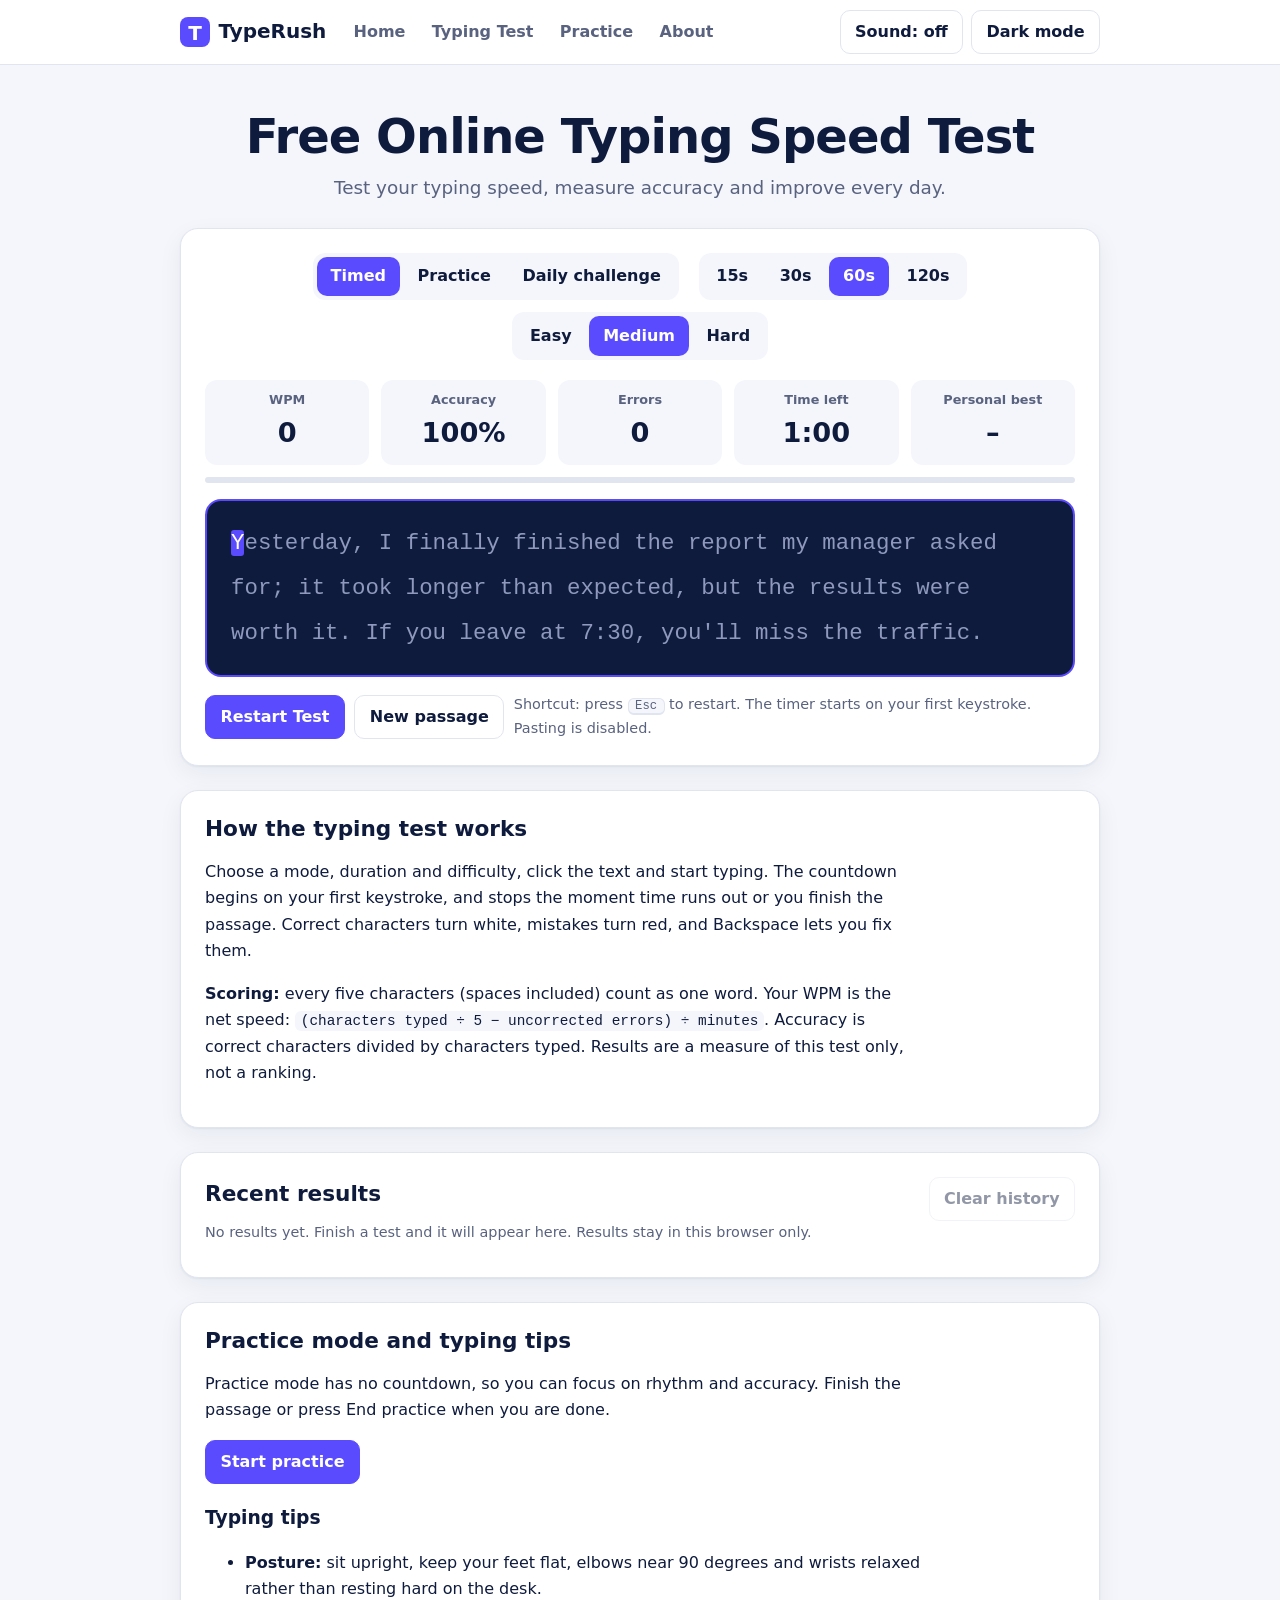
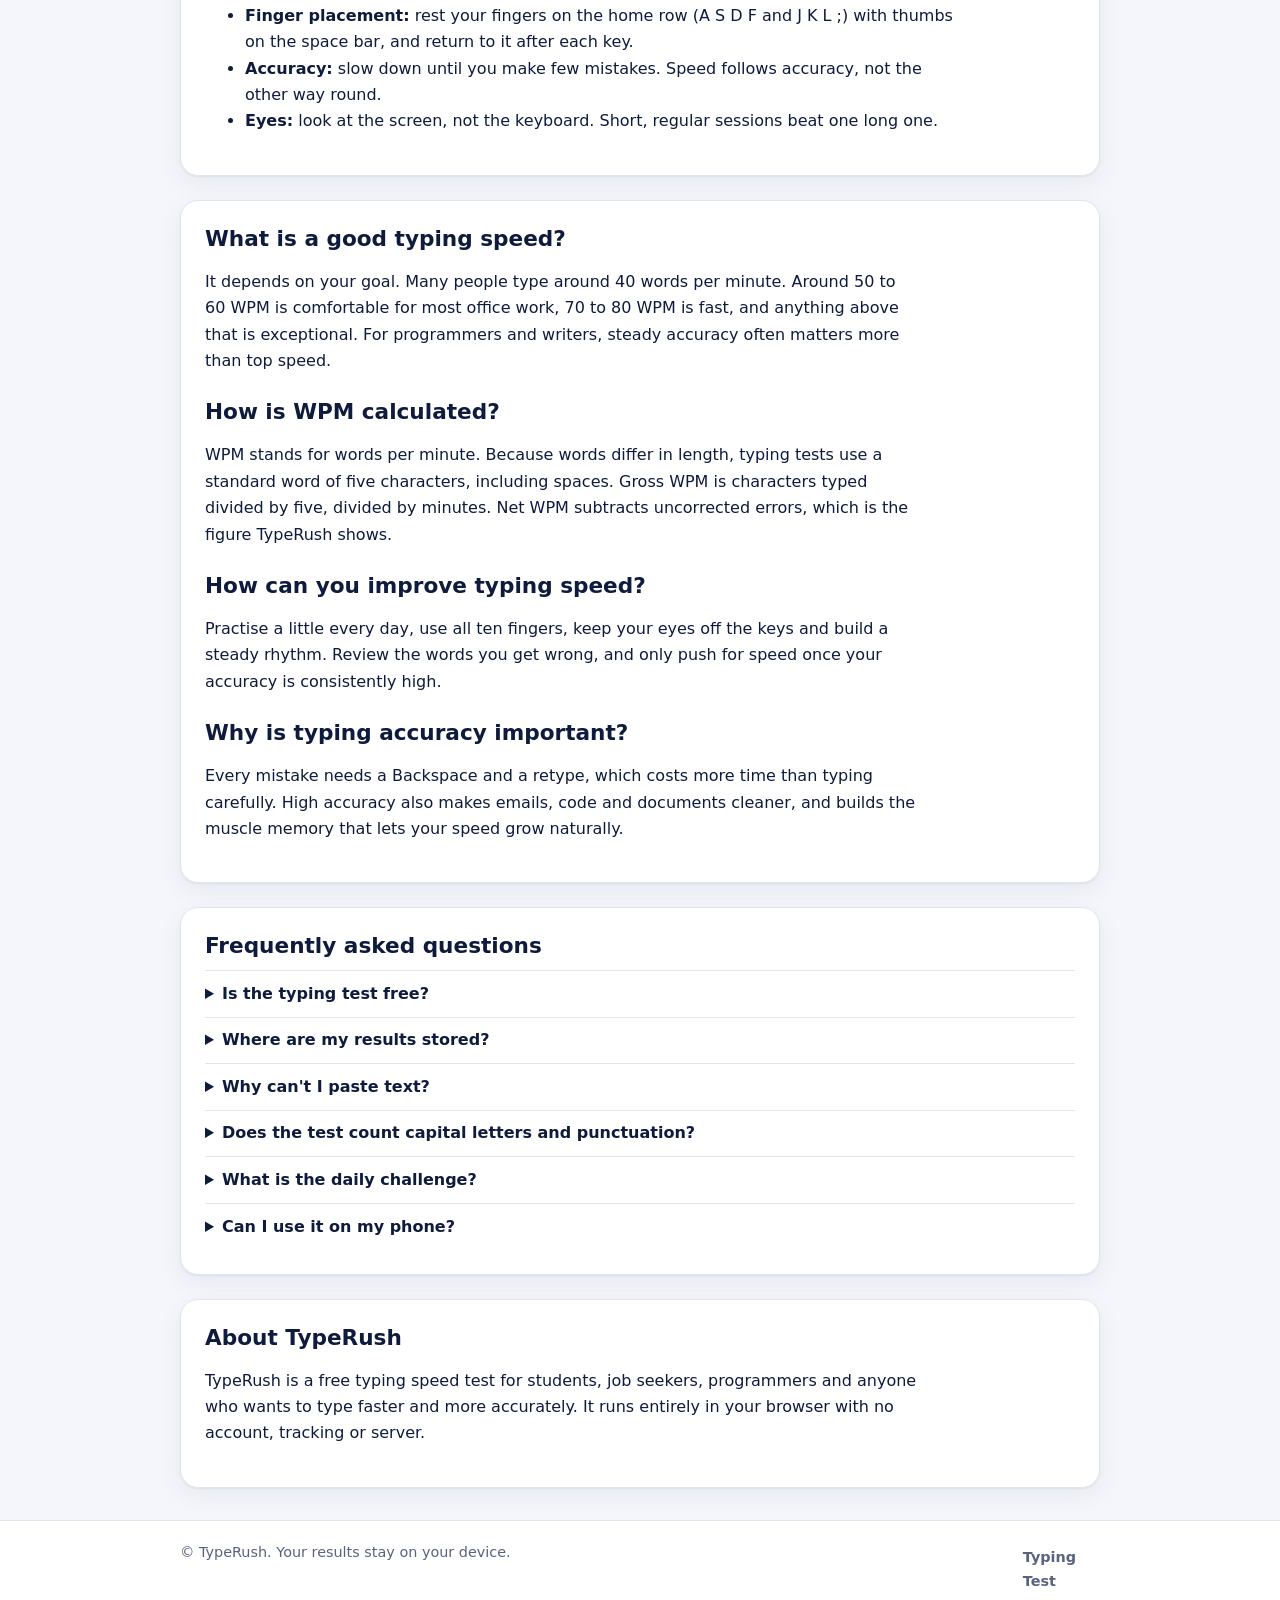
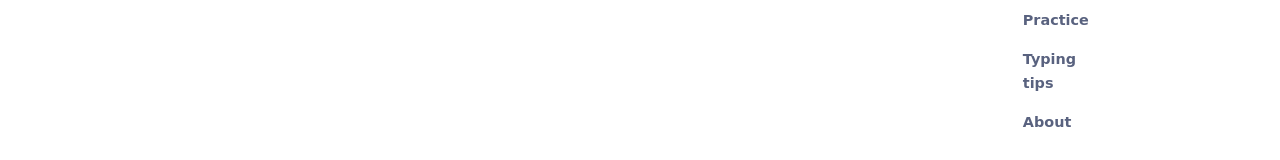
==== index.html @ 0b55e847 "Initial project upload" ====
<!DOCTYPE html>
<html lang="en">
<head>
<meta charset="utf-8">
<meta name="viewport" content="width=device-width, initial-scale=1">
<title>Free Typing Speed Test — Check Your WPM | TypeRush</title>
<meta name="description" content="Take a free typing speed test with 15, 30, 60 or 120 second options. Measure your words per minute and accuracy, practise without a timer and track your progress. No account needed.">
<meta name="theme-color" content="#0f1b3d">
<link rel="icon" href="data:image/svg+xml,%3Csvg xmlns='http://www.w3.org/2000/svg' viewBox='0 0 32 32'%3E%3Crect width='32' height='32' rx='8' fill='%235b4bff'/%3E%3Ctext x='16' y='23' font-size='20' font-family='Arial' font-weight='700' text-anchor='middle' fill='white'%3ET%3C/text%3E%3C/svg%3E">
<link rel="stylesheet" href="style.css">
<script>/* apply saved theme before first paint */try{document.documentElement.dataset.theme=JSON.parse(localStorage.getItem('typerush.theme'))||'light'}catch(e){}</script>
</head>
<body>
<a class="skip" href="#test">Skip to the typing test</a>

<header class="site">
  <div class="wrap bar">
    <a class="logo" href="#home" aria-label="TypeRush home"><span class="mark">T</span>TypeRush</a>
    <nav aria-label="Main">
      <a href="#home">Home</a><a href="#test">Typing Test</a><a href="#practice">Practice</a><a href="#about">About</a>
    </nav>
    <div class="tools">
      <button id="soundBtn" class="ghost" aria-pressed="false">Sound: off</button>
      <button id="themeBtn" class="ghost" aria-pressed="false">Dark mode</button>
    </div>
  </div>
</header>

<main class="wrap">
  <section id="home" class="hero">
    <h1>Free Online Typing Speed Test</h1>
    <p>Test your typing speed, measure accuracy and improve every day.</p>
  </section>

  <section id="test" class="card test" aria-labelledby="testTitle">
    <h2 id="testTitle" class="sr-only">Typing test</h2>
    <div class="opts">
      <div class="group" role="group" aria-label="Test mode">
        <button data-mode="timed">Timed</button><button data-mode="practice">Practice</button><button data-mode="daily">Daily challenge</button>
      </div>
      <div class="group" role="group" aria-label="Duration">
        <button data-dur="15">15s</button><button data-dur="30">30s</button><button data-dur="60">60s</button><button data-dur="120">120s</button>
      </div>
      <div class="group" role="group" aria-label="Difficulty">
        <button data-diff="easy">Easy</button><button data-diff="medium">Medium</button><button data-diff="hard">Hard</button>
      </div>
    </div>

    <dl class="stats">
      <div><dt>WPM</dt><dd id="wpm">0</dd></div>
      <div><dt>Accuracy</dt><dd id="acc">100%</dd></div>
      <div><dt>Errors</dt><dd id="err">0</dd></div>
      <div><dt id="timeLabel">Time left</dt><dd id="time">1:00</dd></div>
      <div><dt>Personal best</dt><dd id="best">&ndash;</dd></div>
    </dl>
    <div class="progress" role="progressbar" aria-label="Test progress" aria-valuemin="0" aria-valuemax="100" aria-valuenow="0"><span id="bar"></span></div>

    <div class="passage-wrap">
      <div id="passage" class="passage" aria-hidden="true"></div>
      <input id="typingInput" type="text" autocomplete="off" autocapitalize="off" autocorrect="off" spellcheck="false" aria-label="Type the passage shown on screen">
      <div class="start-hint">Click here and start typing</div>
    </div>

    <div class="actions">
      <button id="restartBtn" class="primary">Restart Test</button>
      <button id="newBtn">New passage</button>
      <button id="endBtn" hidden>End practice</button>
      <p class="hint">Shortcut: press <kbd>Esc</kbd> to restart. The timer starts on your first keystroke. Pasting is disabled.</p>
    </div>

    <div id="results" class="results" hidden tabindex="-1" aria-live="polite">
      <h2>Your result</h2>
      <p id="newBest" class="badge" hidden>New personal best!</p>
      <div class="big"><span id="rWpm">0</span><small>WPM</small></div>
      <p id="rMsg" class="msg"></p>
      <dl class="stats small">
        <div><dt>Accuracy</dt><dd id="rAcc"></dd></div>
        <div><dt>Correct characters</dt><dd id="rOk"></dd></div>
        <div><dt>Incorrect characters</dt><dd id="rBad"></dd></div>
        <div><dt>Total typed</dt><dd id="rTotal"></dd></div>
        <div><dt>Time completed</dt><dd id="rTime"></dd></div>
      </dl>
      <div class="viz">
        <p>Characters: <span id="vizOkTxt"></span></p>
        <div class="stack" aria-hidden="true"><span id="vizOk"></span><span id="vizBad"></span></div>
        <p id="vizBestTxt"></p>
        <div class="stack single" aria-hidden="true"><span id="vizBest"></span></div>
      </div>
      <div class="actions">
        <button id="againBtn" class="primary">Try Again</button>
        <button id="shareBtn">Share Results</button>
        <p id="shareMsg" class="hint" role="status"></p>
      </div>
    </div>
  </section>

  <section class="card prose" aria-labelledby="how">
    <h2 id="how">How the typing test works</h2>
    <p>Choose a mode, duration and difficulty, click the text and start typing. The countdown begins on your first keystroke, and stops the moment time runs out or you finish the passage. Correct characters turn white, mistakes turn red, and Backspace lets you fix them.</p>
    <p><strong>Scoring:</strong> every five characters (spaces included) count as one word. Your WPM is the net speed: <code>(characters typed &divide; 5 &minus; uncorrected errors) &divide; minutes</code>. Accuracy is correct characters divided by characters typed. Results are a measure of this test only, not a ranking.</p>
  </section>

  <section class="card" aria-labelledby="hist">
    <div class="row">
      <h2 id="hist">Recent results</h2>
      <button id="clearBtn">Clear history</button>
    </div>
    <p id="historyEmpty" class="hint">No results yet. Finish a test and it will appear here. Results stay in this browser only.</p>
    <ol id="historyList" class="history"></ol>
  </section>

  <section id="practice" class="card prose" aria-labelledby="prac">
    <h2 id="prac">Practice mode and typing tips</h2>
    <p>Practice mode has no countdown, so you can focus on rhythm and accuracy. Finish the passage or press End practice when you are done.</p>
    <p><button id="startPractice" class="primary">Start practice</button></p>
    <h3 id="tips">Typing tips</h3>
    <ul>
      <li><strong>Posture:</strong> sit upright, keep your feet flat, elbows near 90 degrees and wrists relaxed rather than resting hard on the desk.</li>
      <li><strong>Finger placement:</strong> rest your fingers on the home row (A S D F and J K L ;) with thumbs on the space bar, and return to it after each key.</li>
      <li><strong>Accuracy:</strong> slow down until you make few mistakes. Speed follows accuracy, not the other way round.</li>
      <li><strong>Eyes:</strong> look at the screen, not the keyboard. Short, regular sessions beat one long one.</li>
    </ul>
  </section>

  <article class="card prose" aria-labelledby="good">
    <h2 id="good">What is a good typing speed?</h2>
    <p>It depends on your goal. Many people type around 40 words per minute. Around 50 to 60 WPM is comfortable for most office work, 70 to 80 WPM is fast, and anything above that is exceptional. For programmers and writers, steady accuracy often matters more than top speed.</p>
    <h2 id="calc">How is WPM calculated?</h2>
    <p>WPM stands for words per minute. Because words differ in length, typing tests use a standard word of five characters, including spaces. Gross WPM is characters typed divided by five, divided by minutes. Net WPM subtracts uncorrected errors, which is the figure TypeRush shows.</p>
    <h2 id="improve">How can you improve typing speed?</h2>
    <p>Practise a little every day, use all ten fingers, keep your eyes off the keys and build a steady rhythm. Review the words you get wrong, and only push for speed once your accuracy is consistently high.</p>
    <h2 id="accuracy">Why is typing accuracy important?</h2>
    <p>Every mistake needs a Backspace and a retype, which costs more time than typing carefully. High accuracy also makes emails, code and documents cleaner, and builds the muscle memory that lets your speed grow naturally.</p>
  </article>

  <section class="card prose" aria-labelledby="faq">
    <h2 id="faq">Frequently asked questions</h2>
    <details><summary>Is the typing test free?</summary><p>Yes. There is no account, no payment and nothing to install.</p></details>
    <details><summary>Where are my results stored?</summary><p>Only in your browser's local storage on this device. Nothing is sent anywhere, and you can erase it with Clear history.</p></details>
    <details><summary>Why can't I paste text?</summary><p>Pasting is blocked so every result reflects real typing.</p></details>
    <details><summary>Does the test count capital letters and punctuation?</summary><p>Yes. Each character must match exactly, including capitals, spaces and punctuation.</p></details>
    <details><summary>What is the daily challenge?</summary><p>A built-in passage that changes each day and is the same for everyone on that date. It works offline.</p></details>
    <details><summary>Can I use it on my phone?</summary><p>Yes. Tap the text to open your keyboard. A physical keyboard will usually give faster scores.</p></details>
  </section>

  <section id="about" class="card prose" aria-labelledby="aboutH">
    <h2 id="aboutH">About TypeRush</h2>
    <p>TypeRush is a free typing speed test for students, job seekers, programmers and anyone who wants to type faster and more accurately. It runs entirely in your browser with no account, tracking or server.</p>
  </section>
</main>

<footer class="site foot">
  <div class="wrap">
    <p>&copy; TypeRush. Your results stay on your device.</p>
    <nav aria-label="Footer"><a href="#test">Typing Test</a><a href="#practice">Practice</a><a href="#tips">Typing tips</a><a href="#about">About</a></nav>
  </div>
</footer>
<script src="script.js"></script>
</body>
</html>
---- style.css ----
/* TypeRush styles: light theme by default, dark theme via [data-theme="dark"] */
:root{--bg:#f4f6fb;--card:#fff;--ink:#0f1b3d;--muted:#59627f;--line:#e1e5f0;--accent:#5b4bff;--accent-ink:#fff;--screen:#0f1b3d;--shadow:0 1px 2px rgba(15,27,61,.06),0 8px 24px rgba(15,27,61,.06);
--sans:"Segoe UI",system-ui,-apple-system,Roboto,Helvetica,Arial,sans-serif;--mono:ui-monospace,"SFMono-Regular",Menlo,Consolas,monospace}
[data-theme="dark"]{--bg:#0a1127;--card:#121a36;--ink:#eaeefc;--muted:#a3abc9;--line:#232d52;--accent:#8c82ff;--accent-ink:#0a1127;--screen:#070c1e;--shadow:0 8px 24px rgba(0,0,0,.35)}
*{box-sizing:border-box}
html{scroll-behavior:smooth;scroll-padding-top:5rem}
body{margin:0;background:var(--bg);color:var(--ink);font:1rem/1.65 var(--sans);transition:background .25s,color .25s}
[hidden]{display:none!important}
.wrap{max-width:960px;margin:0 auto;padding:0 1.25rem}
a{color:var(--accent)}
:focus-visible{outline:3px solid var(--accent);outline-offset:2px}
.sr-only{position:absolute;width:1px;height:1px;overflow:hidden;clip:rect(0 0 0 0)}
.skip{position:absolute;left:-999px;top:.5rem;background:var(--accent);color:var(--accent-ink);padding:.5rem 1rem;border-radius:8px;z-index:10}
.skip:focus{left:.5rem}

header.site{position:sticky;top:0;z-index:5;background:var(--card);border-bottom:1px solid var(--line)}
.bar{display:flex;align-items:center;gap:1rem;flex-wrap:wrap;padding-top:.6rem;padding-bottom:.6rem}
.logo{display:flex;align-items:center;gap:.5rem;font-weight:800;font-size:1.25rem;color:var(--ink);text-decoration:none}
.mark{display:grid;place-items:center;width:1.9rem;height:1.9rem;border-radius:8px;background:var(--accent);color:var(--accent-ink);font-weight:800}
nav{display:flex;gap:.25rem;flex:1;flex-wrap:wrap}
nav a{color:var(--muted);text-decoration:none;padding:.35rem .7rem;border-radius:8px;font-weight:600}
nav a:hover{color:var(--ink);background:var(--bg)}
.tools{display:flex;gap:.5rem}

button{font:inherit;font-weight:600;color:var(--ink);background:var(--card);border:1px solid var(--line);border-radius:10px;padding:.5rem .9rem;cursor:pointer;transition:background .15s,border-color .15s,transform .1s}
button:hover:not(:disabled){border-color:var(--accent)}
button:active:not(:disabled){transform:translateY(1px)}
button:disabled{opacity:.45;cursor:not-allowed}
button.primary,button[aria-pressed="true"]{background:var(--accent);border-color:var(--accent);color:var(--accent-ink)}
.ghost[aria-pressed="true"]{background:var(--bg);color:var(--ink);border-color:var(--accent)}

.hero{text-align:center;padding:2.75rem 0 1.5rem}
h1{font-size:clamp(2rem,5vw,3rem);line-height:1.15;margin:0 0 .6rem;letter-spacing:-.02em}
.hero p{margin:0;color:var(--muted);font-size:1.15rem}
h2{font-size:1.35rem;line-height:1.3;margin:0 0 .6rem}
h3{margin:1.2rem 0 .4rem}

.card{background:var(--card);border:1px solid var(--line);border-radius:18px;box-shadow:var(--shadow);padding:1.5rem;margin-bottom:1.5rem}
.card.test{padding:1.5rem}
.prose p,.prose li{max-width:70ch}
.prose h2:not(:first-child){margin-top:1.5rem}
code{background:var(--bg);padding:.1rem .35rem;border-radius:6px;font-size:.9em}
kbd{background:var(--bg);border:1px solid var(--line);border-bottom-width:2px;border-radius:6px;padding:0 .4rem;font-family:var(--mono);font-size:.85em}

.opts{display:flex;flex-wrap:wrap;gap:.75rem 1.25rem;justify-content:center;margin-bottom:1.25rem}
.group{display:flex;gap:.25rem;background:var(--bg);padding:.25rem;border-radius:12px}
.group button{border-color:transparent;background:transparent;padding:.35rem .8rem}
.group button[aria-pressed="true"]{background:var(--accent);color:var(--accent-ink)}

.stats{display:grid;grid-template-columns:repeat(5,1fr);gap:.75rem;margin:0 0 .75rem}
.stats>div{background:var(--bg);border-radius:12px;padding:.6rem .5rem;text-align:center}
.stats dt{font-size:.8rem;color:var(--muted);font-weight:600}
.stats dd{margin:0;font-size:1.7rem;font-weight:800;font-variant-numeric:tabular-nums}
.stats.small dd{font-size:1.25rem}
.progress{height:6px;background:var(--line);border-radius:6px;overflow:hidden;margin-bottom:1rem}
.progress span{display:block;height:100%;width:0;background:var(--accent);transition:width .2s linear}

.passage-wrap{position:relative;background:var(--screen);border-radius:16px;padding:1.25rem 1.5rem;border:2px solid transparent;transition:border-color .2s}
.passage-wrap:focus-within{border-color:var(--accent)}
.passage{position:relative;height:8.4rem;overflow:hidden;font:1.4rem/2.8rem var(--mono);color:#8e99bd;scroll-behavior:auto;word-break:keep-all}
.word{display:inline-block}
.passage .ok{color:#f1f4ff}
.passage .bad{color:#ff8a97;background:rgba(255,90,110,.2);border-radius:3px}
.passage .cur{background:var(--accent);color:#fff;border-radius:3px}
[data-theme="dark"] .passage .cur{color:#0a1127}
#typingInput{position:absolute;inset:0;width:100%;height:100%;opacity:0;cursor:text;font-size:16px;border:0;padding:0}
.start-hint{position:absolute;inset:0;display:grid;place-items:center;pointer-events:none;color:#fff;font-weight:600;background:rgba(7,12,30,.55);border-radius:14px;transition:opacity .2s}
.passage-wrap:focus-within .start-hint{opacity:0}

.actions{display:flex;flex-wrap:wrap;align-items:center;gap:.6rem;margin-top:1rem}
.hint{color:var(--muted);font-size:.9rem;margin:0}
.actions .hint{flex:1 1 220px}
.row{display:flex;justify-content:space-between;align-items:center;gap:1rem;flex-wrap:wrap}
.history{padding-left:1.25rem;margin:.5rem 0 0}
.history li{padding:.2rem 0}

.results{margin-top:1.5rem;padding-top:1.5rem;border-top:1px solid var(--line);outline:0;animation:rise .35s ease-out}
@keyframes rise{from{opacity:0;transform:translateY(8px)}}
.big{font-size:4rem;font-weight:800;line-height:1;margin:.25rem 0}
.big small{font-size:1.1rem;color:var(--muted);margin-left:.4rem}
.msg{margin:.25rem 0 1rem;font-size:1.05rem}
.badge{display:inline-block;margin:0;padding:.15rem .7rem;border-radius:99px;background:var(--accent);color:var(--accent-ink);font-weight:700;font-size:.85rem}
.viz p{margin:.75rem 0 .3rem;font-size:.9rem;color:var(--muted)}
.stack{display:flex;height:14px;background:var(--line);border-radius:7px;overflow:hidden}
.stack span{display:block;height:100%;transition:width .5s}
#vizOk{background:#2fa36b}#vizBad{background:#e5484d}#vizBest{background:var(--accent)}

details{border-top:1px solid var(--line);padding:.6rem 0}
summary{cursor:pointer;font-weight:600}
details p{margin:.5rem 0 0;color:var(--muted)}
.foot{border-top:1px solid var(--line);background:var(--card);margin-top:2rem;padding:1.25rem 0;color:var(--muted);font-size:.9rem}
.foot .wrap{display:flex;justify-content:space-between;flex-wrap:wrap;gap:.5rem}
.foot p{margin:0}.foot nav{flex:0}

@media (max-width:640px){
  .stats{grid-template-columns:repeat(3,1fr)}
  .passage{font-size:1.1rem;line-height:2.2rem;height:6.6rem}
  .passage-wrap{padding:1rem}
  .card{padding:1.1rem}
  .big{font-size:3rem}
}
@media (prefers-reduced-motion:reduce){*{transition:none!important;animation:none!important;scroll-behavior:auto!important}}
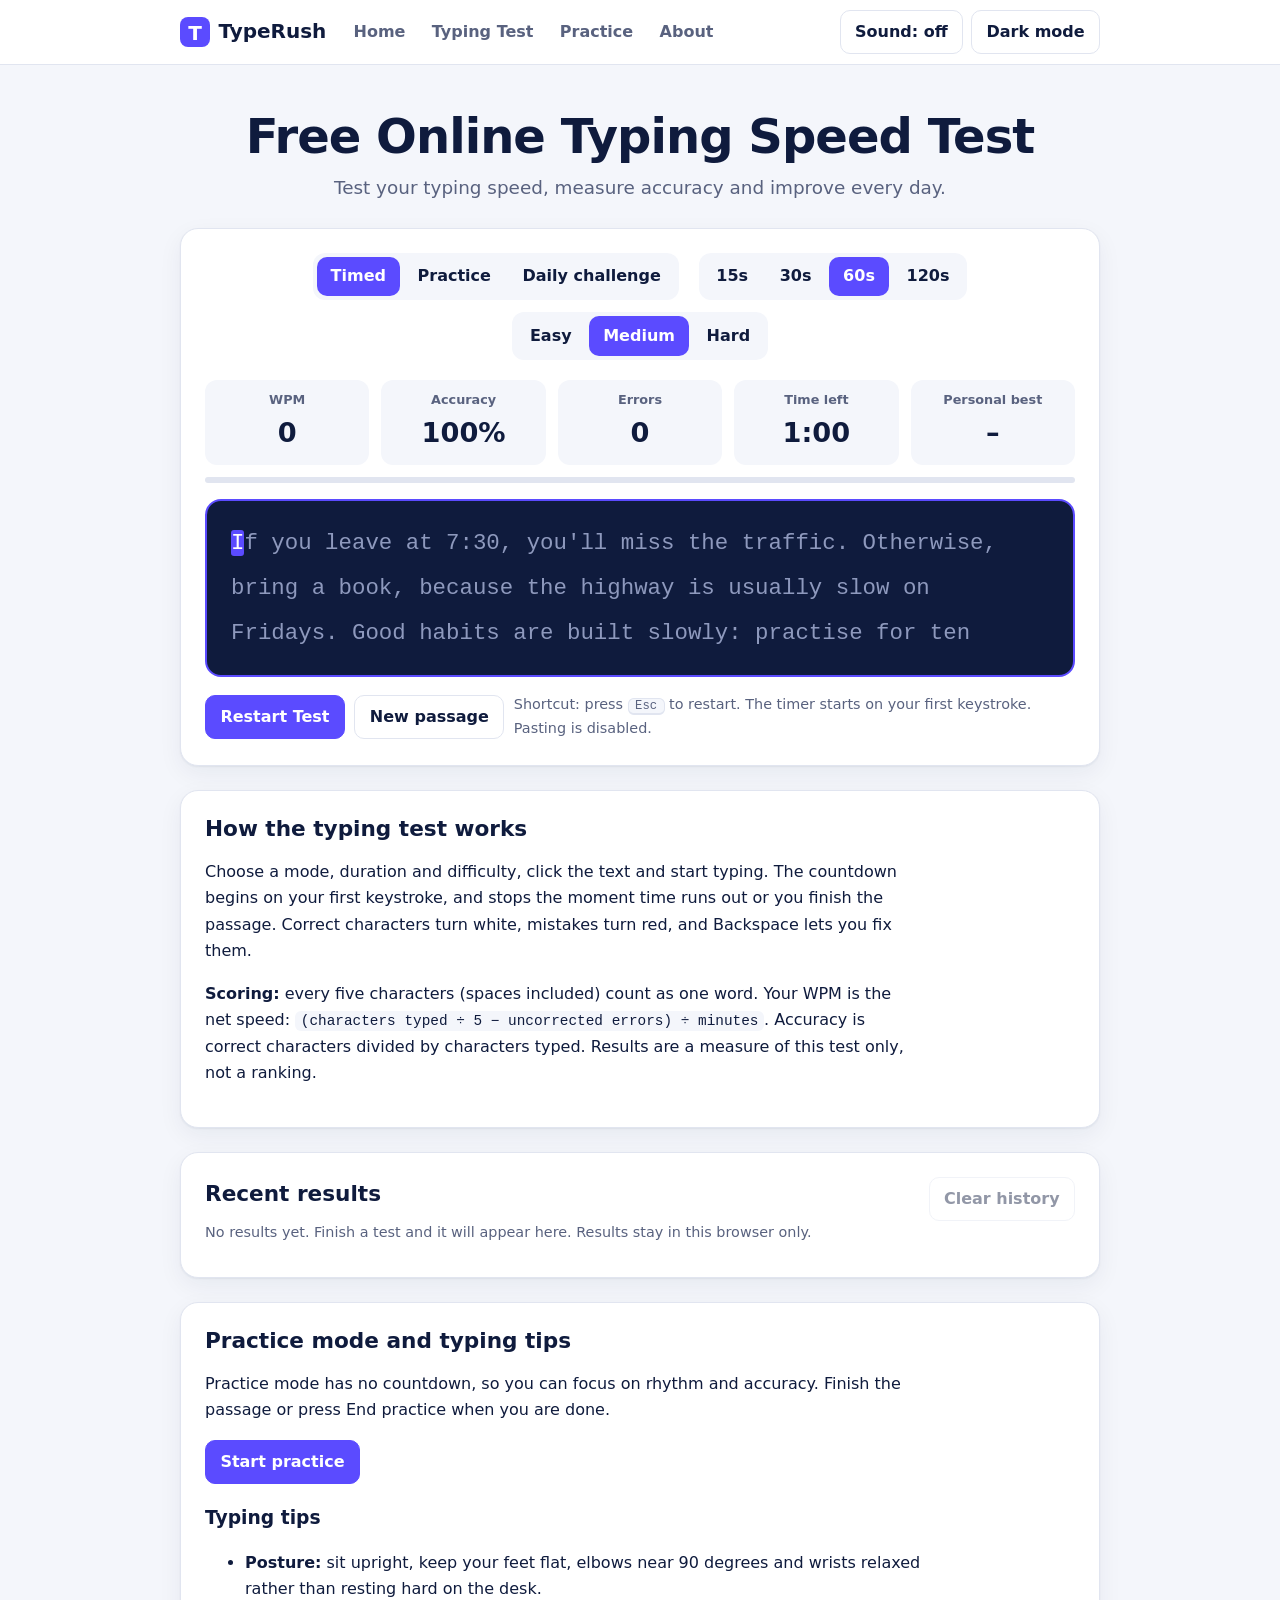
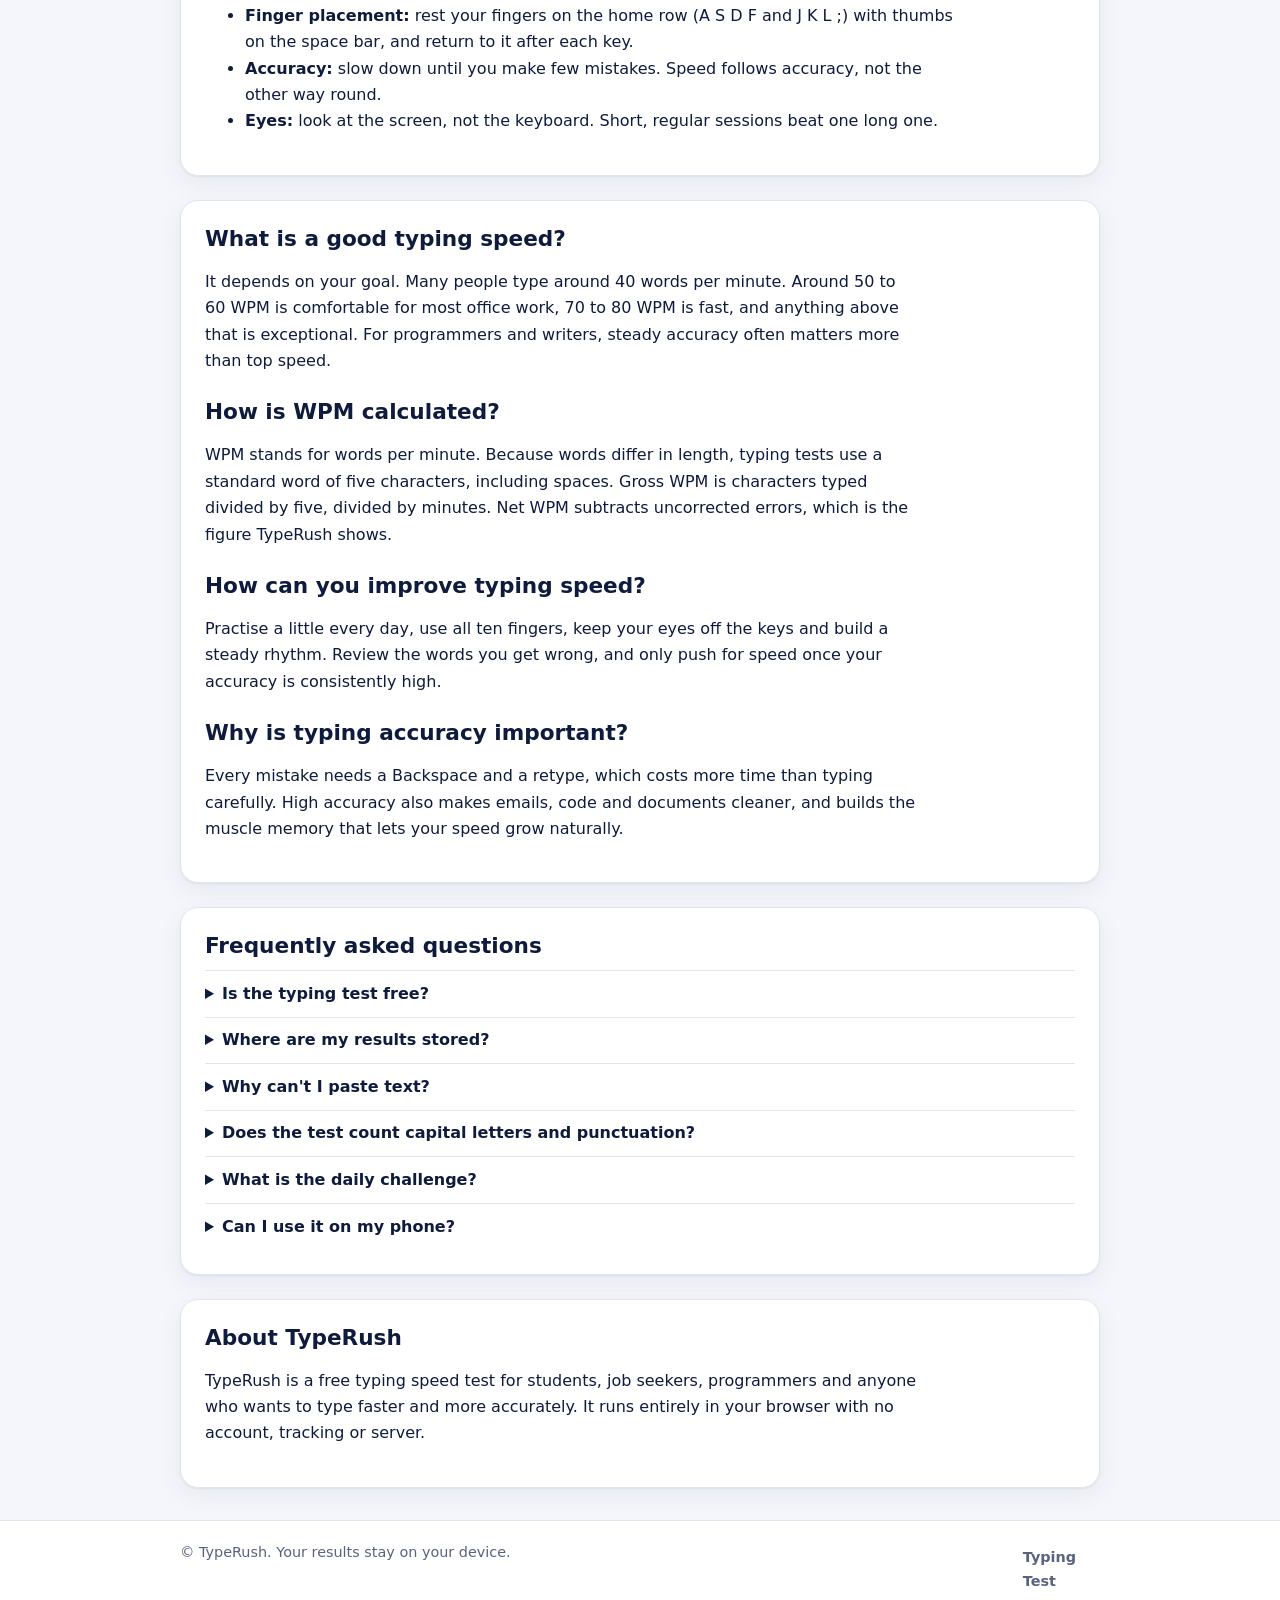
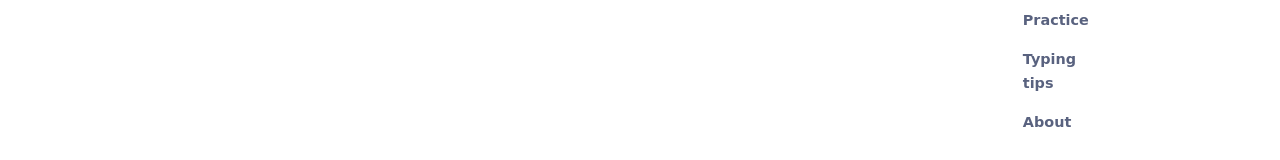
==== commit 41d6ccdf: "Update index.html" ====
--- a/index.html
+++ b/index.html
@@ -3,6 +3,7 @@
 <head>
 <meta charset="utf-8">
 <meta name="viewport" content="width=device-width, initial-scale=1">
+<meta name="google-adsense-account" content="ca-pub-1926034605783456">
 <title>Free Typing Speed Test — Check Your WPM | TypeRush</title>
 <meta name="description" content="Take a free typing speed test with 15, 30, 60 or 120 second options. Measure your words per minute and accuracy, practise without a timer and track your progress. No account needed.">
 <meta name="theme-color" content="#0f1b3d">
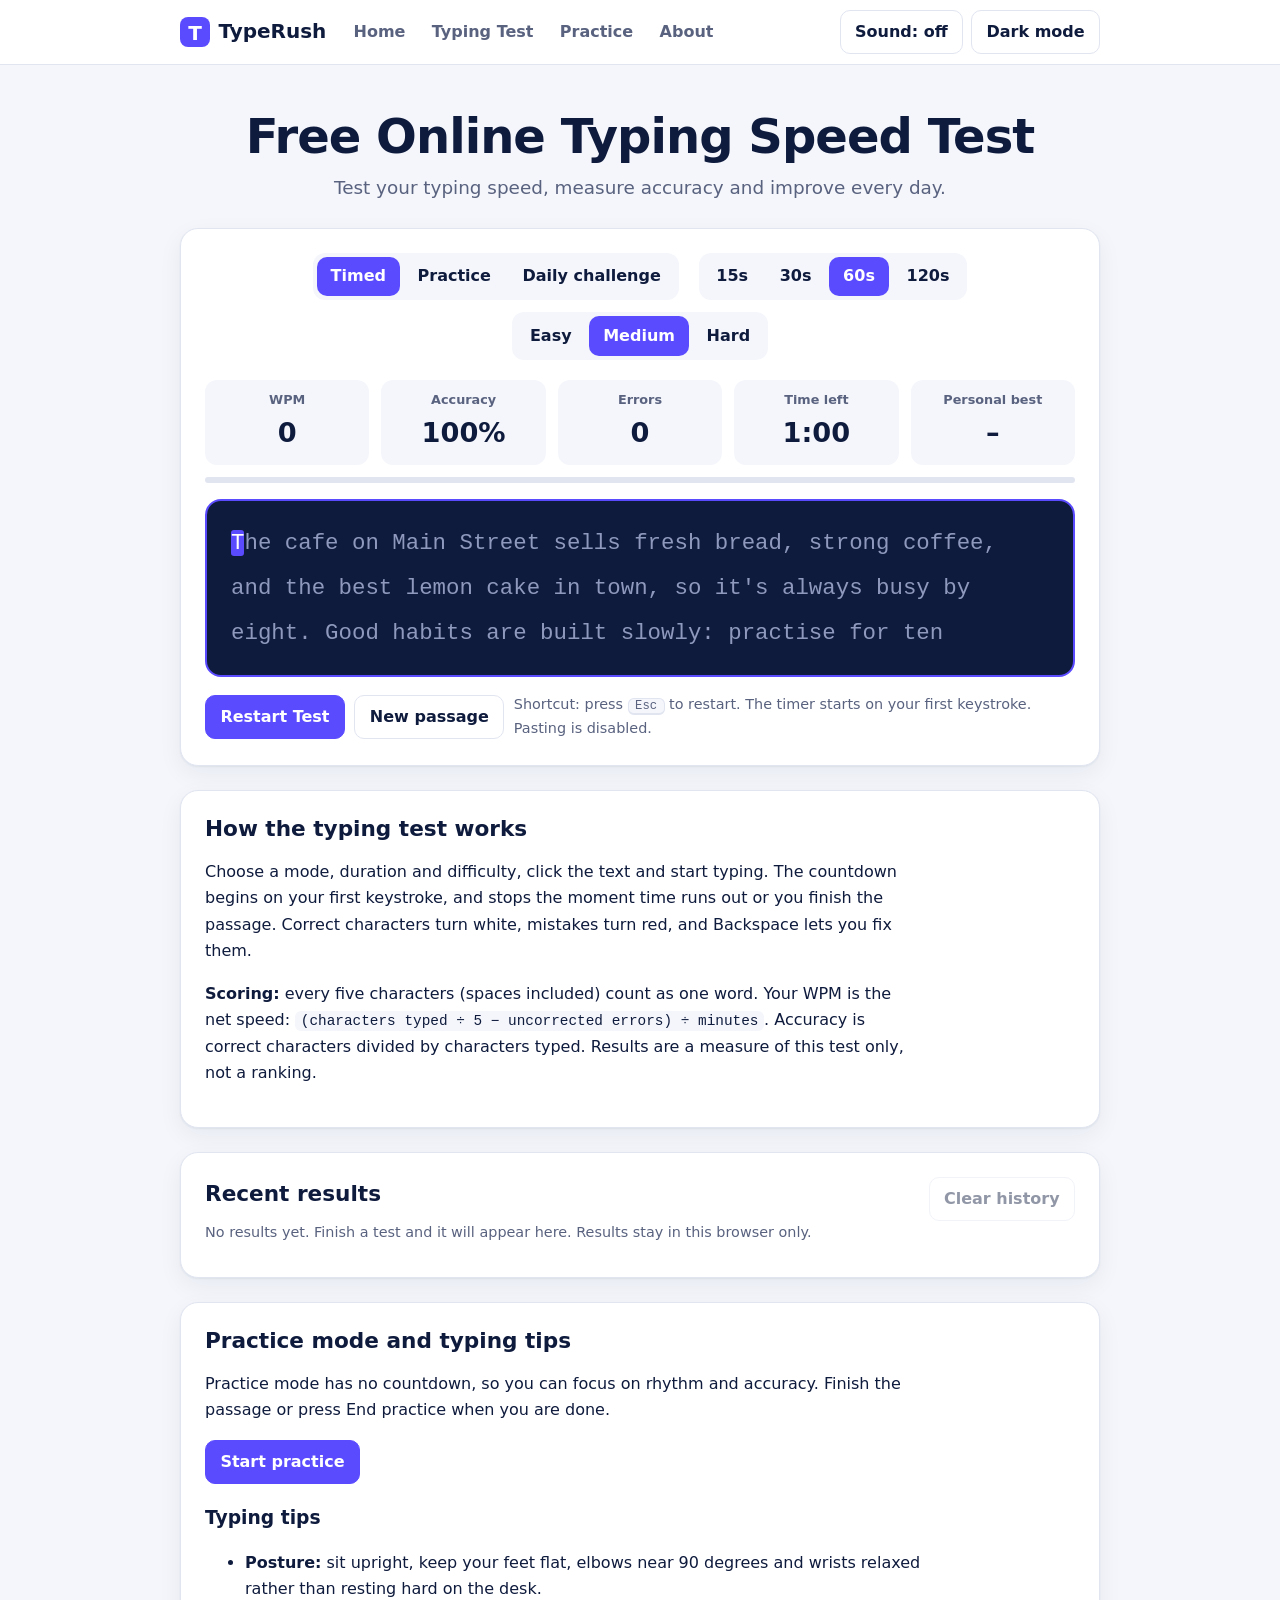
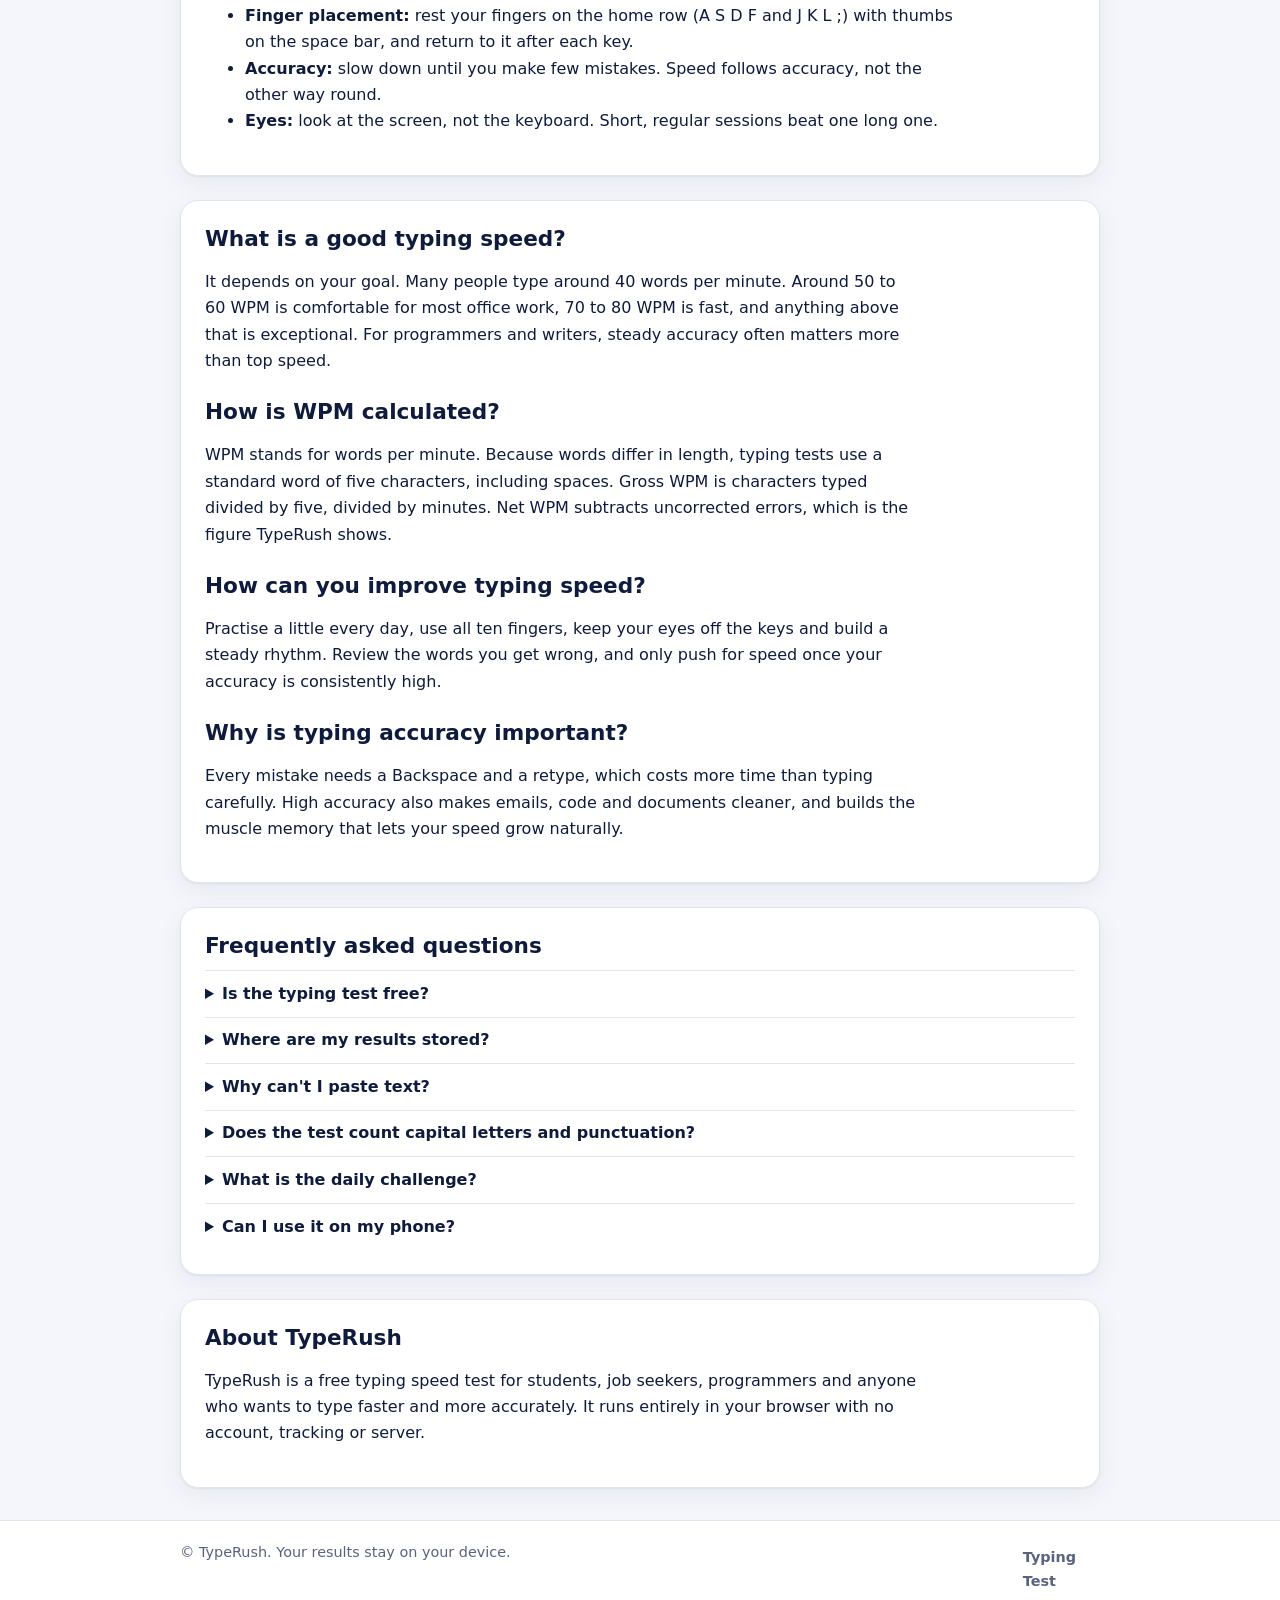
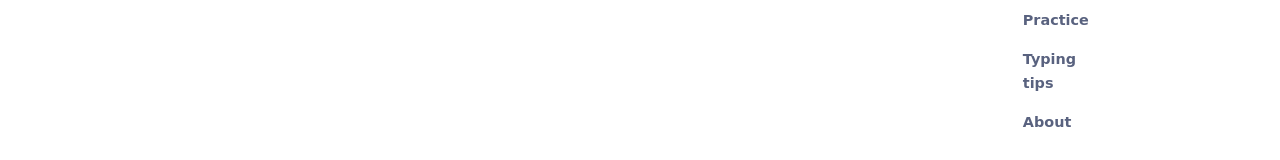
==== commit 432bb5bf: "Update index.html" ====
--- a/index.html
+++ b/index.html
@@ -10,6 +10,8 @@
 <link rel="icon" href="data:image/svg+xml,%3Csvg xmlns='http://www.w3.org/2000/svg' viewBox='0 0 32 32'%3E%3Crect width='32' height='32' rx='8' fill='%235b4bff'/%3E%3Ctext x='16' y='23' font-size='20' font-family='Arial' font-weight='700' text-anchor='middle' fill='white'%3ET%3C/text%3E%3C/svg%3E">
 <link rel="stylesheet" href="style.css">
 <script>/* apply saved theme before first paint */try{document.documentElement.dataset.theme=JSON.parse(localStorage.getItem('typerush.theme'))||'light'}catch(e){}</script>
+<script async src="https://pagead2.googlesyndication.com/pagead/js/adsbygoogle.js?client=ca-pub-1926034605783456"
+     crossorigin="anonymous"></script>
 </head>
 <body>
 <a class="skip" href="#test">Skip to the typing test</a>
